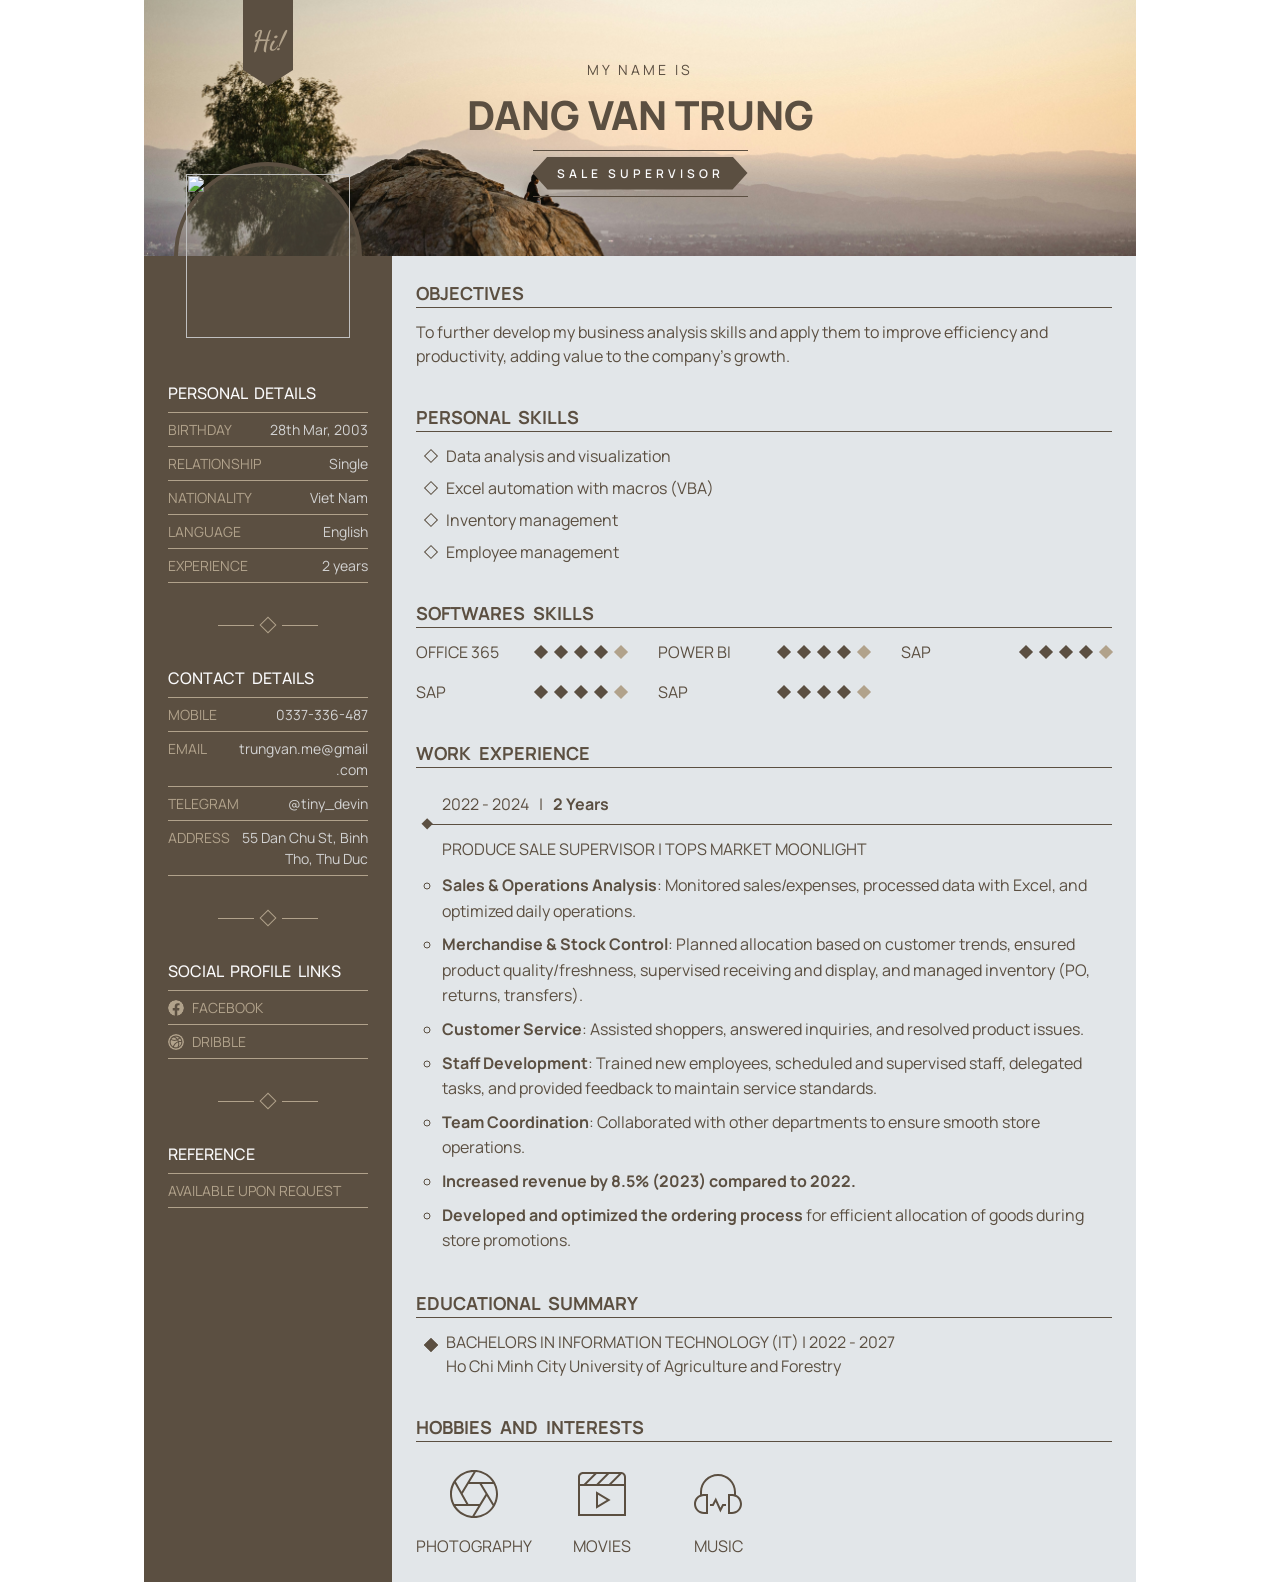
==== index.html @ 58099f79 "rename index file" ====
<!doctype html>
<html lang="en">
<head>
    <meta charset="UTF-8">
    <meta content="width=device-width, user-scalable=no, initial-scale=1.0, maximum-scale=1.0, minimum-scale=1.0"
          name="viewport">
    <meta content="ie=edge" http-equiv="X-UA-Compatible">
    <title>[CV01] Dang Van Trung (21130645)</title>
    
    <link href="https://fonts.googleapis.com" rel="preconnect">
    <link crossorigin href="https://fonts.gstatic.com" rel="preconnect">
    <link href="https://fonts.googleapis.com/css2?family=Dancing+Script:wght@400..700&family=Manrope:wght@200..800&display=swap"
          rel="stylesheet">
    <link href="styles/app.css" rel="stylesheet">
</head>
<body>
    <div class="wrapper">
        <div class="container">
            <!--    Top of CV template    -->
            <header class="header">
                <div class="header__label">
                    <span>Hi!</span>
                </div>
                <span class="header__caption">My name is</span>
                <h1 class="header__name">Dang Van Trung</h1>
                <div class="header__jobs">
                    <ul class="job__list">
                        <li class="job__item">
                            <span class="job__title">Sale supervisor</span>
                        </li>
                    </ul>
                </div>
            </header>
            
            <!--    Toggle button    -->
            <input id="toggle-btn" type="checkbox">
            <label class="toggle-btn" for="toggle-btn">
                <div class="hamburg">
                    <div class="hamburg__line"></div>
                    <div class="hamburg__line"></div>
                    <div class="hamburg__line"></div>
                    <div class="hamburg__line"></div>
                </div>
            </label>
            <label class="overlay" for="toggle-btn"></label>
            
            <main class="main">
                <!--    Aside of template    -->
                <aside class="cv-info">
                    <div class="cv-info__image">
                        <img src="./images/profile-img.svg">
                    </div>
                    
                    <div class="cv-info__section">
                        <p class="info-section__title">Personal details</p>
                        <ul class="info-section__list">
                            <li class="info-section__item">
                                <span class="info-section__label">Birthday</span>
                                <span class="info-section__detail">28th Mar, 2003</span>
                            </li>
                            <li class="info-section__item">
                                <span class="info-section__label">Relationship</span>
                                <span class="info-section__detail">Single</span>
                            </li>
                            <li class="info-section__item">
                                <span class="info-section__label">Nationality</span>
                                <span class="info-section__detail">Viet Nam</span>
                            </li>
                            <li class="info-section__item">
                                <span class="info-section__label">Language</span>
                                <span class="info-section__detail">English</span>
                            </li>
                            <li class="info-section__item">
                                <span class="info-section__label">Experience</span>
                                <span class="info-section__detail">2 years</span>
                            </li>
                        </ul>
                    </div>
                    
                    <div class="cv-info__separate">
                        <div class="separate__line"></div>
                        <div class="separate__icon"></div>
                        <div class="separate__line"></div>
                    </div>
                    
                    <div class="cv-info__section">
                        <p class="info-section__title">Contact details</p>
                        <ul class="info-section__list">
                            <li class="info-section__item">
                                <span class="info-section__label">Mobile</span>
                                <span class="info-section__detail">0337-336-487</span>
                            </li>
                            <li class="info-section__item">
                                <span class="info-section__label">Email</span>
                                <span class="info-section__detail">trungvan.me@gmail.com</span>
                            </li>
                            <li class="info-section__item">
                                <span class="info-section__label">Telegram</span>
                                <span class="info-section__detail">@tiny_devin</span>
                            </li>
                            <li class="info-section__item">
                                <span class="info-section__label">Address</span>
                                <span class="info-section__detail">55 Dan Chu St, Binh Tho, Thu Duc</span>
                            </li>
                        </ul>
                    </div>
                    
                    <div class="cv-info__separate">
                        <div class="separate__line"></div>
                        <div class="separate__icon"></div>
                        <div class="separate__line"></div>
                    </div>
                    
                    <div class="cv-info__section">
                        <p class="info-section__title">Social profile links</p>
                        <ul class="info-section__list">
                            <li class="info-section__item">
                                <a class="info-section__link" href="#">
                                    <div class="info-section__icon">
                                        <img alt="" src="/icons/facebook.svg">
                                    </div>
                                    <span class="info-section__label">Facebook</span>
                                </a>
                            </li>
                            <li class="info-section__item">
                                <a class="info-section__link" href="#">
                                    <div class="info-section__icon">
                                        <img alt="" src="/icons/dribbble.svg">
                                    </div>
                                    <span class="info-section__label">Dribble</span>
                                </a>
                            </li>
                        </ul>
                    </div>
                    
                    <div class="cv-info__separate">
                        <div class="separate__line"></div>
                        <div class="separate__icon"></div>
                        <div class="separate__line"></div>
                    </div>
                    
                    <div class="cv-info__section">
                        <p class="info-section__title">REFERENCE</p>
                        <ul class="info-section__list">
                            <li class="info-section__item">
                                <span class="info-section__label">Available upon request</span>
                            </li>
                        </ul>
                    </div>
                </aside>
                
                <!--    Main content of template    -->
                <section class="cv-main">
                    <div class="cv-main__section">
                        <p class="main-section__title">Objectives</p>
                        <div class="main-section__content">
                            To further develop my business analysis skills and apply them to improve efficiency and
                            productivity, adding value to the company’s growth.
                        </div>
                    </div>
                    
                    <div class="cv-main__section">
                        <p class="main-section__title">Personal skills</p>
                        <div class="main-section__content">
                            <ul class="skills">
                                <li class="skills__item">
                                    Data analysis and visualization
                                </li>
                                <li class="skills__item">
                                    Excel automation with macros (VBA)
                                </li>
                                <li class="skills__item">
                                    Inventory management
                                </li>
                                <li class="skills__item">
                                    Employee management
                                </li>
                            </ul>
                        </div>
                    </div>
                    
                    <div class="cv-main__section">
                        <p class="main-section__title">Softwares skills</p>
                        <div class="main-section__content">
                            <ul class="software-list">
                                <li class="software-list__item">
                                    <span class="software-list__label">Office 365</span>
                                    <div class="software-list__stars">
                                        <div class="software-list__star software-list__star--fill"></div>
                                        <div class="software-list__star software-list__star--fill"></div>
                                        <div class="software-list__star software-list__star--fill"></div>
                                        <div class="software-list__star software-list__star--fill"></div>
                                        <div class="software-list__star"></div>
                                    </div>
                                </li>
                                <li class="software-list__item">
                                    <span class="software-list__label">Power BI</span>
                                    <div class="software-list__stars">
                                        <div class="software-list__star software-list__star--fill"></div>
                                        <div class="software-list__star software-list__star--fill"></div>
                                        <div class="software-list__star software-list__star--fill"></div>
                                        <div class="software-list__star software-list__star--fill"></div>
                                        <div class="software-list__star"></div>
                                    </div>
                                </li>
                                <li class="software-list__item">
                                    <span class="software-list__label">SAP</span>
                                    <div class="software-list__stars">
                                        <div class="software-list__star software-list__star--fill"></div>
                                        <div class="software-list__star software-list__star--fill"></div>
                                        <div class="software-list__star software-list__star--fill"></div>
                                        <div class="software-list__star software-list__star--fill"></div>
                                        <div class="software-list__star"></div>
                                    </div>
                                </li>
                                <li class="software-list__item">
                                    <span class="software-list__label">SAP</span>
                                    <div class="software-list__stars">
                                        <div class="software-list__star software-list__star--fill"></div>
                                        <div class="software-list__star software-list__star--fill"></div>
                                        <div class="software-list__star software-list__star--fill"></div>
                                        <div class="software-list__star software-list__star--fill"></div>
                                        <div class="software-list__star"></div>
                                    </div>
                                </li>
                                <li class="software-list__item">
                                    <span class="software-list__label">SAP</span>
                                    <div class="software-list__stars">
                                        <div class="software-list__star software-list__star--fill"></div>
                                        <div class="software-list__star software-list__star--fill"></div>
                                        <div class="software-list__star software-list__star--fill"></div>
                                        <div class="software-list__star software-list__star--fill"></div>
                                        <div class="software-list__star"></div>
                                    </div>
                                </li>
                            </ul>
                        </div>
                    </div>
                    
                    <div class="cv-main__section">
                        <p class="main-section__title">Work experience</p>
                        <div class="main-section__content">
                            <ul class="work-experience">
                                <li class="work-experience__item">
                                    <div class="work-experience__label">
                                        <span class="work-experience__timeline">2022 - 2024</span>
                                        <span>|</span>
                                        <strong class="work-experience__years"> 2 Years</strong>
                                    </div>
                                    <div class="work-experience__desc">
                                        <p class="work-experience__title">Produce sale supervisor | Tops Market
                                            Moonlight</p>
                                        <ul>
                                            <li>
                                                <strong>Sales & Operations Analysis</strong>: Monitored sales/expenses,
                                                processed data with Excel, and optimized daily operations.
                                            </li>
                                            <li>
                                                <strong>Merchandise & Stock Control</strong>: Planned allocation based
                                                on customer trends, ensured product quality/freshness, supervised
                                                receiving and display, and managed inventory (PO, returns, transfers).
                                            </li>
                                            <li>
                                                <strong>Customer Service</strong>: Assisted shoppers, answered
                                                inquiries, and resolved product issues.
                                            </li>
                                            <li>
                                                <strong>Staff Development</strong>: Trained new employees, scheduled and
                                                supervised staff, delegated tasks, and provided feedback to maintain
                                                service standards.
                                            </li>
                                            <li>
                                                <strong>Team Coordination</strong>: Collaborated with other departments
                                                to ensure smooth store operations.
                                            </li>
                                            <li>
                                                <strong>Increased revenue by 8.5% (2023) compared to 2022.</strong>
                                            </li>
                                            <li><strong>Developed and optimized the ordering process</strong> for
                                                efficient allocation of goods during store promotions.
                                            </li>
                                        </ul>
                                    </div>
                                </li>
                            </ul>
                        </div>
                    </div>
                    
                    <div class="cv-main__section">
                        <p class="main-section__title">Educational summary</p>
                        <div class="main-section__content">
                            <ul class="education">
                                <li class="education__item">
                                    <span class="education__degree">Bachelors in information technology (IT) | 2022 -
                                        2027</span>
                                    <br>
                                    <span class="education__school">Ho Chi Minh City University of Agriculture and
                                        Forestry</span>
                                </li>
                            </ul>
                        </div>
                    </div>
                    
                    <div class="cv-main__section">
                        <p class="main-section__title">Hobbies and interests</p>
                        <div class="main-section__content">
                            <ul class="hobby">
                                <li class="hobby__item">
                                    <div class="hobby__icon">
                                        <img alt="" src="/icons/photography.svg">
                                    </div>
                                    <span class="hobby__label">Photography</span>
                                </li>
                                <li class="hobby__item">
                                    <div class="hobby__icon">
                                        <img alt="" src="/icons/movies.svg">
                                    </div>
                                    <span class="hobby__label">Movies</span>
                                </li>
                                <li class="hobby__item">
                                    <div class="hobby__icon">
                                        <img alt="" src="/icons/music.svg">
                                    </div>
                                    <span class="hobby__label">Music</span>
                                </li>
                            </ul>
                        </div>
                    </div>
                </section>
            </main>
        </div>
    </div>
</body>
</html>
---- styles/app.css ----
* {
  padding: 0;
  margin: 0;
  box-sizing: border-box;
}

html {
  font-size: 62.5%;
}

body {
  font: normal 400 1.6rem "Manrope", sans-serif;
  color: #5b4f41;
}

ul {
  list-style: none;
}

img {
  display: inline-block;
  max-width: 100%;
  object-fit: cover;
}

a {
  text-decoration: none;
}

button {
  border: none;
}

.wrapper {
  max-width: 144rem;
  margin: 0 auto;
}

.container {
  max-width: 102.4rem;
  margin: 0 auto;
  padding: 0 1.6rem;
}
@media screen and (max-width: 650px) {
  .container {
    padding: 0 0.8rem;
  }
}

.header {
  height: 25.6rem;
  position: relative;
  display: flex;
  align-items: center;
  justify-content: center;
  flex-direction: column;
  background: url("/images/hero-img.jpg") no-repeat center;
  background-size: cover;
}
@media screen and (max-width: 650px) {
  .header {
    padding-top: 2.4rem;
  }
}

#toggle-btn {
  display: none;
}
#toggle-btn:checked ~ .main .cv-info {
  transform: translateX(0);
  transition: transform 0.3s ease-in-out;
}
#toggle-btn:checked ~ .main {
  overflow: hidden;
}
#toggle-btn:checked ~ .toggle-btn .hamburg__line:nth-child(odd) {
  opacity: 0;
}
#toggle-btn:checked ~ .toggle-btn .hamburg__line:nth-child(2) {
  transform: rotate(45deg);
}
#toggle-btn:checked ~ .toggle-btn .hamburg__line:nth-child(4) {
  transform: rotate(-45deg);
}
#toggle-btn:checked ~ .overlay {
  opacity: 1;
  visibility: visible;
}

.toggle-btn {
  display: none;
  position: fixed;
  top: 2.4rem;
  right: 2.4rem;
  width: 4rem;
  height: 4rem;
  padding: 1rem;
  border: 1px solid #b1a28b;
  border-radius: 50%;
  background-color: #5b4f41;
  z-index: 999;
}
@media screen and (max-width: 650px) {
  .toggle-btn {
    display: flex;
    align-items: center;
    justify-content: center;
  }
}
.toggle-btn .hamburg {
  width: 100%;
  height: 80%;
  display: flex;
  align-items: center;
  justify-content: center;
  flex-direction: column;
  position: relative;
}
.toggle-btn .hamburg__line {
  position: absolute;
  left: 0;
  width: 100%;
  height: 2px;
  background-color: #d2d2d2;
  transition: all 0.3s ease-in-out;
}
.toggle-btn .hamburg__line:nth-child(1) {
  top: 0;
}
.toggle-btn .hamburg__line:nth-child(even) {
  top: 50%;
  transform: translateY(-50%);
}
.toggle-btn .hamburg__line:nth-child(3) {
  bottom: 0;
}

.overlay {
  position: fixed;
  top: 0;
  left: 0;
  width: 100%;
  height: 100vh;
  background-color: rgba(0, 0, 0, 0.5);
  opacity: 0;
  visibility: hidden;
  transition: all 0.3s ease;
}

.main {
  display: flex;
}
.main .cv-info {
  width: 25%;
  padding: 12.6rem 2.4rem 6.4rem;
  background-color: #5b4f41;
  position: relative;
  font-size: 1.4rem;
  color: #d2d2d2;
}
@media screen and (max-width: 1024px) {
  .main .cv-info {
    width: 30%;
    padding: 10.4rem 1.6rem 4.8rem;
  }
}
@media screen and (max-width: 650px) {
  .main .cv-info {
    position: fixed;
    top: 0;
    left: 0;
    width: 70%;
    height: 100vh;
    overflow-y: scroll;
    z-index: 100;
    transform: translateX(-100%);
    padding-top: 2.4rem;
  }
}
@media screen and (max-width: 320px) {
  .main .cv-info {
    width: 100%;
  }
}
.main .cv-main {
  width: 75%;
  padding: 2.4rem;
  background-color: #e2e6e9;
}
@media screen and (max-width: 1024px) {
  .main .cv-main {
    width: 70%;
    padding: 1.6rem;
  }
}
@media screen and (max-width: 650px) {
  .main .cv-main {
    width: 100%;
  }
}

.header__label {
  position: absolute;
  top: 0;
  left: 12.5%;
  transform: translateX(-50%);
  width: 5rem;
  padding: 2.4rem 0 1.2rem;
  background-color: #5b4f41;
  font-family: "Dancing Script", cursive;
  font-size: 2.8rem;
  font-weight: 700;
  text-align: center;
  color: #b1a28b;
}
@media screen and (max-width: 1024px) {
  .header__label {
    left: 15%;
  }
}
@media screen and (max-width: 650px) {
  .header__label {
    display: none;
  }
}
.header__label::after {
  content: "";
  position: absolute;
  top: 100%;
  left: 0;
  width: 0;
  height: 0;
  border-top: 1.6rem solid #5b4f41;
  border-inline: 2.5rem solid transparent;
}
.header__caption {
  font-size: 1.4rem;
  letter-spacing: 3px;
  text-transform: uppercase;
  margin-bottom: 0.8rem;
}
.header__name {
  font-size: 4rem;
  font-weight: 900;
  text-align: center;
  text-transform: uppercase;
  margin-bottom: 0.8rem;
}
@media screen and (max-width: 650px) {
  .header__name {
    max-width: 80%;
    font-size: 3.2rem;
  }
}
.header__jobs {
  padding: 6px 0;
  border-block: 1px solid #5b4f41;
}

.job__list {
  display: flex;
  padding: 0.8rem;
  background-color: #5b4f41;
  clip-path: polygon(15px 0, calc(100% - 15px) 0, 100% 50%, calc(100% - 15px) 100%, 15px 100%, 0 50%);
}
.job__item {
  display: flex;
  align-items: center;
  justify-content: center;
  padding: 0 1.6rem;
}
.job__item:not(:last-child) {
  border-right: 1px solid #fafafb;
}
.job__title {
  font-size: 1.2rem;
  font-weight: 600;
  letter-spacing: 4px;
  text-transform: uppercase;
  color: #fafafb;
}

.cv-info__image {
  position: absolute;
  top: 0;
  left: 50%;
  transform: translate(-50%, -50%);
  width: 18rem;
  height: 18rem;
  border-radius: 50%;
  padding: 0.8rem;
}
.cv-info__image img {
  width: 100%;
  height: 100%;
}
@media screen and (max-width: 1024px) {
  .cv-info__image {
    width: 16rem;
    height: 16rem;
  }
}
@media screen and (max-width: 650px) {
  .cv-info__image {
    position: relative;
    transform: translate(-50%, 0);
    margin-bottom: 3.6rem;
    width: 14rem;
    height: 14rem;
  }
}
.cv-info__image::after {
  content: "";
  position: absolute;
  top: 50%;
  left: 50%;
  transform: translate(-50%, -50%);
  width: 100%;
  height: 100%;
  clip-path: inset(0 0 50% 0);
  border-radius: 50%;
  border: 4px solid #5b4f41;
  background-color: rgba(177, 162, 139, 0.3);
  z-index: -1;
}
@media screen and (max-width: 650px) {
  .cv-info__image::after {
    clip-path: inset(0);
  }
}
.cv-info__separate {
  width: 50%;
  margin: 3.6rem auto;
  display: flex;
  align-items: center;
  justify-content: center;
  gap: 0.8rem;
}

.info-section__title {
  font-size: 1.6rem;
  font-weight: 500;
  text-transform: uppercase;
  word-spacing: 4px;
  color: #fafafb;
  padding-bottom: 0.8rem;
  border-bottom: 1px solid #b1a28b;
}
.info-section__item {
  display: flex;
  align-items: start;
  justify-content: space-between;
  padding: 0.6rem 0;
  border-bottom: 1px solid #b1a28b;
}
.info-section__label {
  color: #b1a28b;
  line-height: 1.5;
  text-transform: uppercase;
}
.info-section__detail {
  flex: 1;
  max-width: 65%;
  line-height: 1.5;
  word-wrap: break-word;
  text-align: right;
}
.info-section__link {
  display: flex;
  align-items: center;
  justify-content: center;
  gap: 8px;
}
.info-section__icon {
  width: 1.6rem;
  height: 1.6rem;
  border-radius: 50%;
  overflow: hidden;
}

.separate__line {
  flex: 1;
  height: 1px;
  background-color: #b1a28b;
}
.separate__icon {
  width: 1.2rem;
  height: 1.2rem;
  border: 1.5px solid #b1a28b;
  transform: rotate(45deg);
}

.cv-main__section:not(:last-child) {
  margin-bottom: 3.6rem;
}

.main-section__title {
  font-size: 1.8rem;
  font-weight: 700;
  line-height: 1.5;
  word-spacing: 4px;
  text-transform: uppercase;
  border-bottom: 1px solid #5b4f41;
  margin-bottom: 1.2rem;
}
.main-section__content {
  line-height: 1.5;
}

.skills__item,
.education__item {
  position: relative;
  padding-left: 3rem;
  margin-bottom: 0.8rem;
}
.skills__item::before,
.education__item::before {
  content: "";
  position: absolute;
  top: 50%;
  left: 1rem;
  transform: translateY(-50%) rotate(45deg);
  width: 0.8rem;
  height: 0.8rem;
  border: 1px solid #5b4f41;
}

.education__item::before {
  top: 0;
  transform: translateY(100%) rotate(45deg);
  background-color: #5b4f41;
}
.education__degree {
  text-transform: uppercase;
}

.software-list {
  display: flex;
  flex-wrap: wrap;
  margin: 0 -1.6rem -1.6rem;
}
@media screen and (max-width: 320px) {
  .software-list {
    margin: 0;
  }
}
.software-list__item {
  width: 100%;
  max-width: calc(33.3% - 3.2rem);
  display: flex;
  align-items: center;
  justify-content: space-between;
  margin: 0 1.6rem 1.6rem;
}
@media screen and (max-width: 1024px) {
  .software-list__item {
    max-width: calc(50% - 3.2rem);
  }
}
@media screen and (max-width: 320px) {
  .software-list__item {
    max-width: 100%;
  }
}
.software-list__label {
  text-transform: uppercase;
}
.software-list__stars {
  display: flex;
  align-items: center;
  justify-content: center;
  gap: 1rem;
}
.software-list__star {
  width: 1rem;
  height: 1rem;
  transform: rotate(45deg);
  background-color: #b1a28b;
}
.software-list__star--fill {
  background-color: #5b4f41;
}

.work-experience__item {
  margin-left: 1rem;
}
.work-experience__item:not(:last-child) {
  padding-bottom: 1.6rem;
}
.work-experience__label {
  display: flex;
  gap: 1rem;
  padding: 1.2rem 1.6rem 0.8rem 1.6rem;
  margin-bottom: 1.2rem;
  border-bottom: 1px solid #5b4f41;
  position: relative;
}
.work-experience__label::before {
  content: "";
  position: absolute;
  bottom: -1px;
  left: 0;
  width: 0.8rem;
  height: 0.8rem;
  transform: rotate(45deg) translateY(50%);
  transform-origin: center;
  background-color: #5b4f41;
}
.work-experience__title {
  text-transform: uppercase;
  margin-bottom: 1.2rem;
}
.work-experience__desc {
  padding-left: 1.6rem;
}
.work-experience__desc ul {
  list-style: circle;
}
.work-experience__desc ul li {
  line-height: 1.6;
  margin-bottom: 0.8rem;
}

.hobby {
  display: grid;
  grid-template-columns: repeat(6, 1fr);
  gap: 2.4rem;
}
@media screen and (max-width: 1024px) {
  .hobby {
    grid-template-columns: repeat(auto-fit, minmax(9.6rem, 1fr));
  }
}
.hobby__item {
  display: flex;
  align-items: center;
  justify-content: center;
  flex-direction: column;
}
.hobby__label {
  text-transform: uppercase;
}
.hobby__icon {
  width: 8rem;
  height: 8rem;
  padding: 1.6rem;
}
@media screen and (max-width: 1024px) {
  .hobby__icon {
    width: 6.4rem;
    height: 6.4rem;
  }
}
.hobby__icon img {
  width: 100%;
  height: 100%;
}

/*# sourceMappingURL=app.css.map */
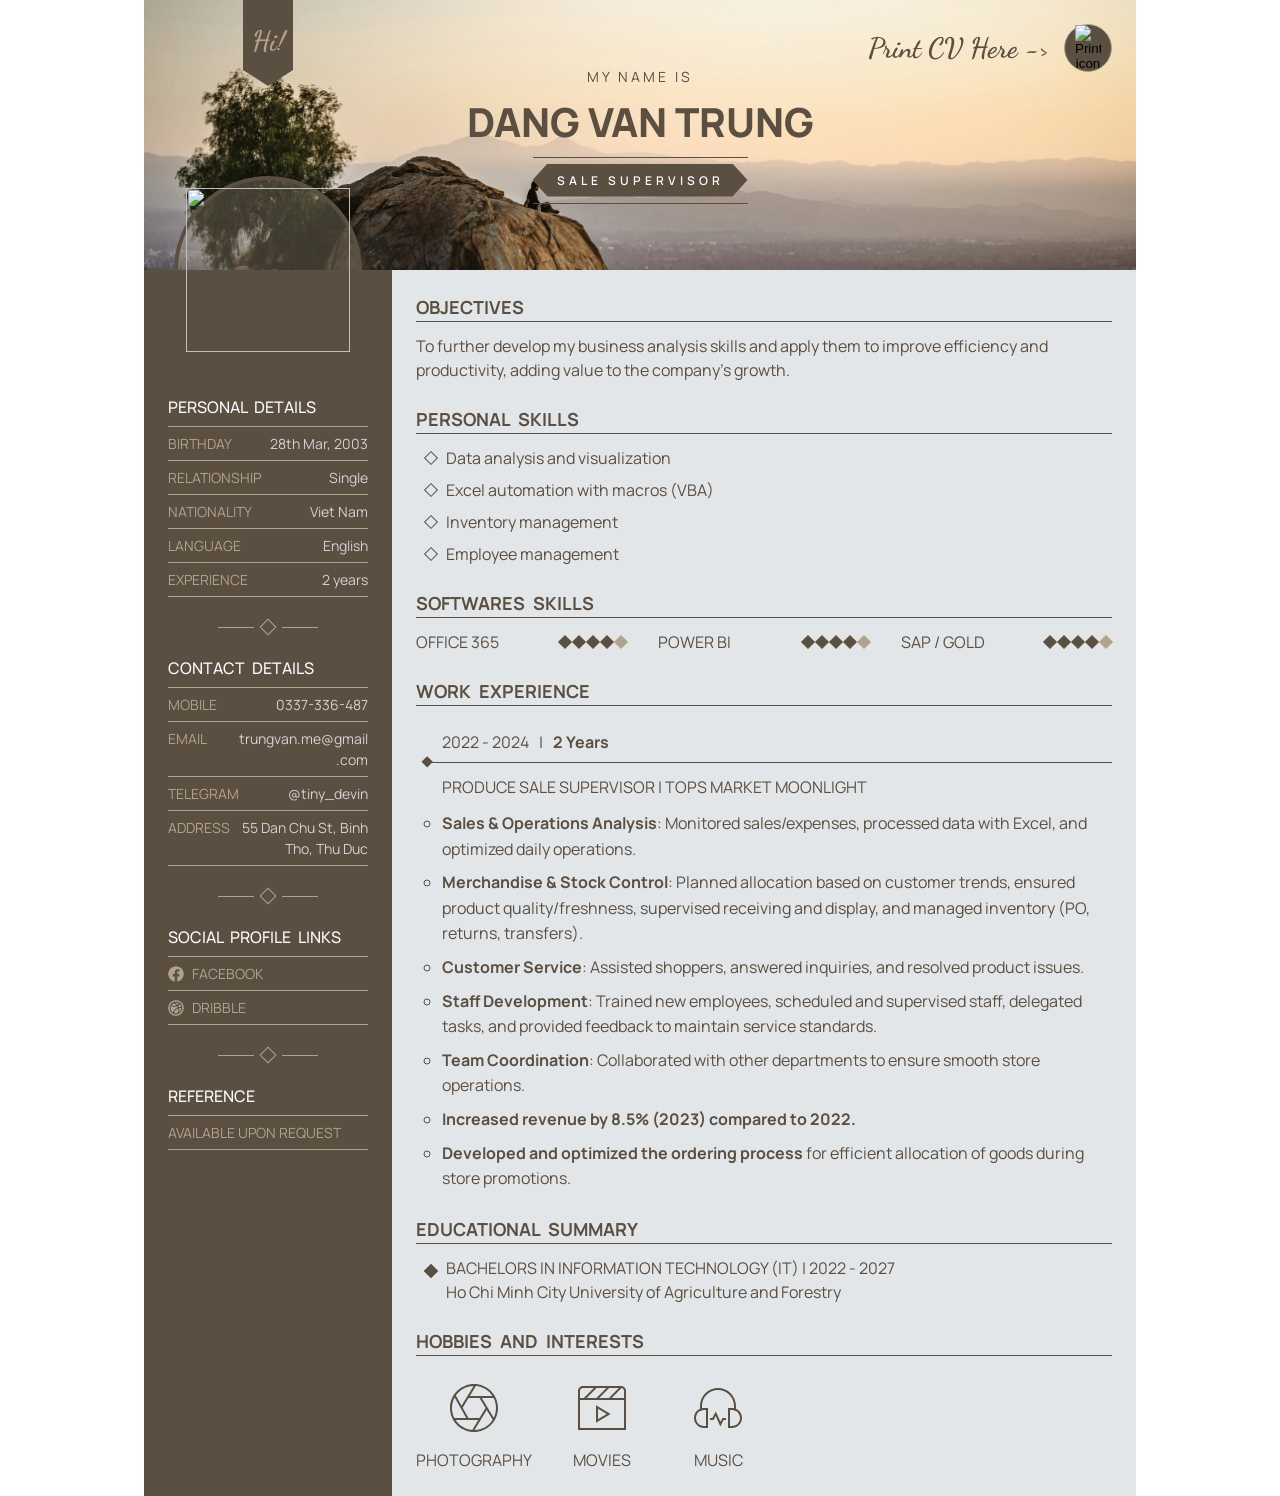
==== commit 939cd2e1: "add toolbar button fix image link" ====
--- a/index.html
+++ b/index.html
@@ -30,6 +30,18 @@
                         </li>
                     </ul>
                 </div>
+                
+                <!--    Print button    -->
+                <div class="cv-tool">
+                    <span class="cv-tool__label">Print CV Here -></span>
+                    <button class="cv-tool__btn print-btn" onclick="window.print()">
+                        <img alt="Print icon" src="./icons/print.svg">
+                    </button>
+                    <a class="cv-tool__btn download-btn" download
+                       href="./assets/Dang%20Van%20Trung%20-%20Sale%20Supervisor.pdf">
+                        <img alt="Print icon" src="./icons/download.svg">
+                    </a>
+                </div>
             </header>
             
             <!--    Toggle button    -->
@@ -44,11 +56,11 @@
             </label>
             <label class="overlay" for="toggle-btn"></label>
             
-            <main class="main">
+            <main class="main-profile">
                 <!--    Aside of template    -->
                 <aside class="cv-info">
                     <div class="cv-info__image">
-                        <img src="./images/profile-img.svg">
+                        <img src="./images/profile-img.png">
                     </div>
                     
                     <div class="cv-info__section">
@@ -117,7 +129,7 @@
                             <li class="info-section__item">
                                 <a class="info-section__link" href="#">
                                     <div class="info-section__icon">
-                                        <img alt="" src="/icons/facebook.svg">
+                                        <img alt="" src="./icons/facebook.svg">
                                     </div>
                                     <span class="info-section__label">Facebook</span>
                                 </a>
@@ -125,7 +137,7 @@
                             <li class="info-section__item">
                                 <a class="info-section__link" href="#">
                                     <div class="info-section__icon">
-                                        <img alt="" src="/icons/dribbble.svg">
+                                        <img alt="" src="./icons/dribbble.svg">
                                     </div>
                                     <span class="info-section__label">Dribble</span>
                                 </a>
@@ -204,27 +216,7 @@
                                     </div>
                                 </li>
                                 <li class="software-list__item">
-                                    <span class="software-list__label">SAP</span>
-                                    <div class="software-list__stars">
-                                        <div class="software-list__star software-list__star--fill"></div>
-                                        <div class="software-list__star software-list__star--fill"></div>
-                                        <div class="software-list__star software-list__star--fill"></div>
-                                        <div class="software-list__star software-list__star--fill"></div>
-                                        <div class="software-list__star"></div>
-                                    </div>
-                                </li>
-                                <li class="software-list__item">
-                                    <span class="software-list__label">SAP</span>
-                                    <div class="software-list__stars">
-                                        <div class="software-list__star software-list__star--fill"></div>
-                                        <div class="software-list__star software-list__star--fill"></div>
-                                        <div class="software-list__star software-list__star--fill"></div>
-                                        <div class="software-list__star software-list__star--fill"></div>
-                                        <div class="software-list__star"></div>
-                                    </div>
-                                </li>
-                                <li class="software-list__item">
-                                    <span class="software-list__label">SAP</span>
+                                    <span class="software-list__label">SAP / GOLD</span>
                                     <div class="software-list__stars">
                                         <div class="software-list__star software-list__star--fill"></div>
                                         <div class="software-list__star software-list__star--fill"></div>
@@ -307,19 +299,19 @@
                             <ul class="hobby">
                                 <li class="hobby__item">
                                     <div class="hobby__icon">
-                                        <img alt="" src="/icons/photography.svg">
+                                        <img alt="" src="./icons/photography.svg">
                                     </div>
                                     <span class="hobby__label">Photography</span>
                                 </li>
                                 <li class="hobby__item">
                                     <div class="hobby__icon">
-                                        <img alt="" src="/icons/movies.svg">
+                                        <img alt="" src="./icons/movies.svg">
                                     </div>
                                     <span class="hobby__label">Movies</span>
                                 </li>
                                 <li class="hobby__item">
                                     <div class="hobby__icon">
-                                        <img alt="" src="/icons/music.svg">
+                                        <img alt="" src="./icons/music.svg">
                                     </div>
                                     <span class="hobby__label">Music</span>
                                 </li>
--- a/styles/app.css
+++ b/styles/app.css
@@ -48,13 +48,13 @@
 }
 
 .header {
-  height: 25.6rem;
+  height: 30vh;
   position: relative;
   display: flex;
   align-items: center;
   justify-content: center;
   flex-direction: column;
-  background: url("/images/hero-img.jpg") no-repeat center;
+  background: url("../images/hero-img.jpg") no-repeat center;
   background-size: cover;
 }
 @media screen and (max-width: 650px) {
@@ -63,15 +63,68 @@
   }
 }
 
+.main-profile {
+  display: flex;
+}
+.main-profile .cv-info {
+  width: 25%;
+  padding: 12.6rem 2.4rem 6.4rem;
+  background-color: #5b4f41;
+  position: relative;
+  font-size: 1.4rem;
+  color: #d2d2d2;
+}
+@media screen and (max-width: 1024px) {
+  .main-profile .cv-info {
+    width: 30%;
+    padding: 10.4rem 1.6rem 4.8rem;
+  }
+}
+@media screen and (max-width: 650px) {
+  .main-profile .cv-info {
+    position: fixed;
+    top: 0;
+    left: 0;
+    width: 70%;
+    height: 100vh;
+    overflow-y: scroll;
+    z-index: 100;
+    transform: translateX(-100%);
+    padding-top: 2.4rem;
+  }
+}
+@media screen and (max-width: 375px) {
+  .main-profile .cv-info {
+    width: 100%;
+  }
+}
+.main-profile .cv-main {
+  width: 75%;
+  padding: 2.4rem;
+  background-color: #e2e6e9;
+}
+@media screen and (max-width: 1024px) {
+  .main-profile .cv-main {
+    width: 70%;
+    padding: 1.6rem;
+  }
+}
+@media screen and (max-width: 650px) {
+  .main-profile .cv-main {
+    width: 100%;
+  }
+}
+
 #toggle-btn {
   display: none;
 }
-#toggle-btn:checked ~ .main .cv-info {
+#toggle-btn:checked ~ .main-profile {
+  max-height: 70vh;
+  overflow: hidden;
+}
+#toggle-btn:checked ~ .main-profile .cv-info {
   transform: translateX(0);
   transition: transform 0.3s ease-in-out;
-}
-#toggle-btn:checked ~ .main {
-  overflow: hidden;
 }
 #toggle-btn:checked ~ .toggle-btn .hamburg__line:nth-child(odd) {
   opacity: 0;
@@ -92,8 +145,9 @@
   position: fixed;
   top: 2.4rem;
   right: 2.4rem;
-  width: 4rem;
-  height: 4rem;
+  z-index: 999;
+  width: 4.8rem;
+  height: 4.8rem;
   padding: 1rem;
   border: 1px solid #b1a28b;
   border-radius: 50%;
@@ -108,7 +162,7 @@
   }
 }
 .toggle-btn .hamburg {
-  width: 100%;
+  width: 80%;
   height: 80%;
   display: flex;
   align-items: center;
@@ -125,14 +179,14 @@
   transition: all 0.3s ease-in-out;
 }
 .toggle-btn .hamburg__line:nth-child(1) {
-  top: 0;
+  top: 10%;
 }
 .toggle-btn .hamburg__line:nth-child(even) {
   top: 50%;
   transform: translateY(-50%);
 }
 .toggle-btn .hamburg__line:nth-child(3) {
-  bottom: 0;
+  bottom: 10%;
 }
 
 .overlay {
@@ -147,56 +201,63 @@
   transition: all 0.3s ease;
 }
 
-.main {
-  display: flex;
-}
-.main .cv-info {
-  width: 25%;
-  padding: 12.6rem 2.4rem 6.4rem;
-  background-color: #5b4f41;
-  position: relative;
-  font-size: 1.4rem;
-  color: #d2d2d2;
-}
-@media screen and (max-width: 1024px) {
-  .main .cv-info {
-    width: 30%;
-    padding: 10.4rem 1.6rem 4.8rem;
-  }
-}
-@media screen and (max-width: 650px) {
-  .main .cv-info {
+.cv-tool {
+  display: flex;
+  align-items: center;
+  justify-content: center;
+  position: absolute;
+  top: 2.4rem;
+  right: 2.4rem;
+  z-index: 999;
+}
+@media screen and (max-width: 650px) {
+  .cv-tool {
     position: fixed;
-    top: 0;
-    left: 0;
-    width: 70%;
-    height: 100vh;
-    overflow-y: scroll;
-    z-index: 100;
-    transform: translateX(-100%);
-    padding-top: 2.4rem;
-  }
-}
-@media screen and (max-width: 320px) {
-  .main .cv-info {
-    width: 100%;
-  }
-}
-.main .cv-main {
-  width: 75%;
-  padding: 2.4rem;
-  background-color: #e2e6e9;
-}
-@media screen and (max-width: 1024px) {
-  .main .cv-main {
-    width: 70%;
-    padding: 1.6rem;
-  }
-}
-@media screen and (max-width: 650px) {
-  .main .cv-main {
-    width: 100%;
-  }
+    top: auto;
+    bottom: 2.4rem;
+    right: 2.4rem;
+  }
+}
+.cv-tool__label {
+  font-family: "Dancing Script", cursive;
+  font-size: 2.8rem;
+  font-weight: 700;
+  margin-right: 1.6rem;
+}
+@media screen and (max-width: 650px) {
+  .cv-tool__label {
+    display: none;
+  }
+}
+@media screen and (max-width: 650px) {
+  .cv-tool .print-btn {
+    display: none;
+  }
+}
+.cv-tool .download-btn {
+  display: none;
+}
+@media screen and (max-width: 650px) {
+  .cv-tool .download-btn {
+    display: flex;
+  }
+}
+.cv-tool__btn {
+  display: flex;
+  align-items: center;
+  justify-content: center;
+  width: 4.8rem;
+  height: 4.8rem;
+  padding: 1rem;
+  border: 1px solid #b1a28b;
+  border-radius: 50%;
+  background-color: #5b4f41;
+  z-index: 999;
+  cursor: pointer;
+  transition: all 0.3s ease-in-out;
+}
+.cv-tool__btn:hover {
+  box-shadow: 0 0 40px rgba(0, 0, 0, 0.3);
 }
 
 .header__label {
@@ -304,7 +365,7 @@
   .cv-info__image {
     position: relative;
     transform: translate(-50%, 0);
-    margin-bottom: 3.6rem;
+    margin-bottom: 2.4rem;
     width: 14rem;
     height: 14rem;
   }
@@ -330,7 +391,7 @@
 }
 .cv-info__separate {
   width: 50%;
-  margin: 3.6rem auto;
+  margin: 2.4rem auto;
   display: flex;
   align-items: center;
   justify-content: center;
@@ -391,7 +452,7 @@
 }
 
 .cv-main__section:not(:last-child) {
-  margin-bottom: 3.6rem;
+  margin-bottom: 2.4rem;
 }
 
 .main-section__title {
@@ -439,7 +500,7 @@
   flex-wrap: wrap;
   margin: 0 -1.6rem -1.6rem;
 }
-@media screen and (max-width: 320px) {
+@media screen and (max-width: 375px) {
   .software-list {
     margin: 0;
   }
@@ -449,7 +510,6 @@
   max-width: calc(33.3% - 3.2rem);
   display: flex;
   align-items: center;
-  justify-content: space-between;
   margin: 0 1.6rem 1.6rem;
 }
 @media screen and (max-width: 1024px) {
@@ -457,19 +517,20 @@
     max-width: calc(50% - 3.2rem);
   }
 }
-@media screen and (max-width: 320px) {
+@media screen and (max-width: 375px) {
   .software-list__item {
     max-width: 100%;
   }
 }
 .software-list__label {
   text-transform: uppercase;
+  width: 100%;
 }
 .software-list__stars {
   display: flex;
   align-items: center;
   justify-content: center;
-  gap: 1rem;
+  gap: 0.4rem;
 }
 .software-list__star {
   width: 1rem;
@@ -556,4 +617,37 @@
   height: 100%;
 }
 
+@page {
+  size: A4;
+  margin: 0;
+}
+@media print {
+  body {
+    margin: 0;
+    -webkit-print-color-adjust: exact;
+    print-color-adjust: exact;
+  }
+  .container {
+    width: 297mm;
+    padding: 0;
+  }
+  .header {
+    height: 68mm !important;
+  }
+  .cv-info {
+    padding-top: 25mm !important;
+  }
+  .cv-info__image {
+    width: 40mm !important;
+    height: 40mm !important;
+  }
+  .cv-print {
+    display: none;
+  }
+  .hobby__icon {
+    width: 18mm !important;
+    height: 18mm !important;
+  }
+}
+
 /*# sourceMappingURL=app.css.map */
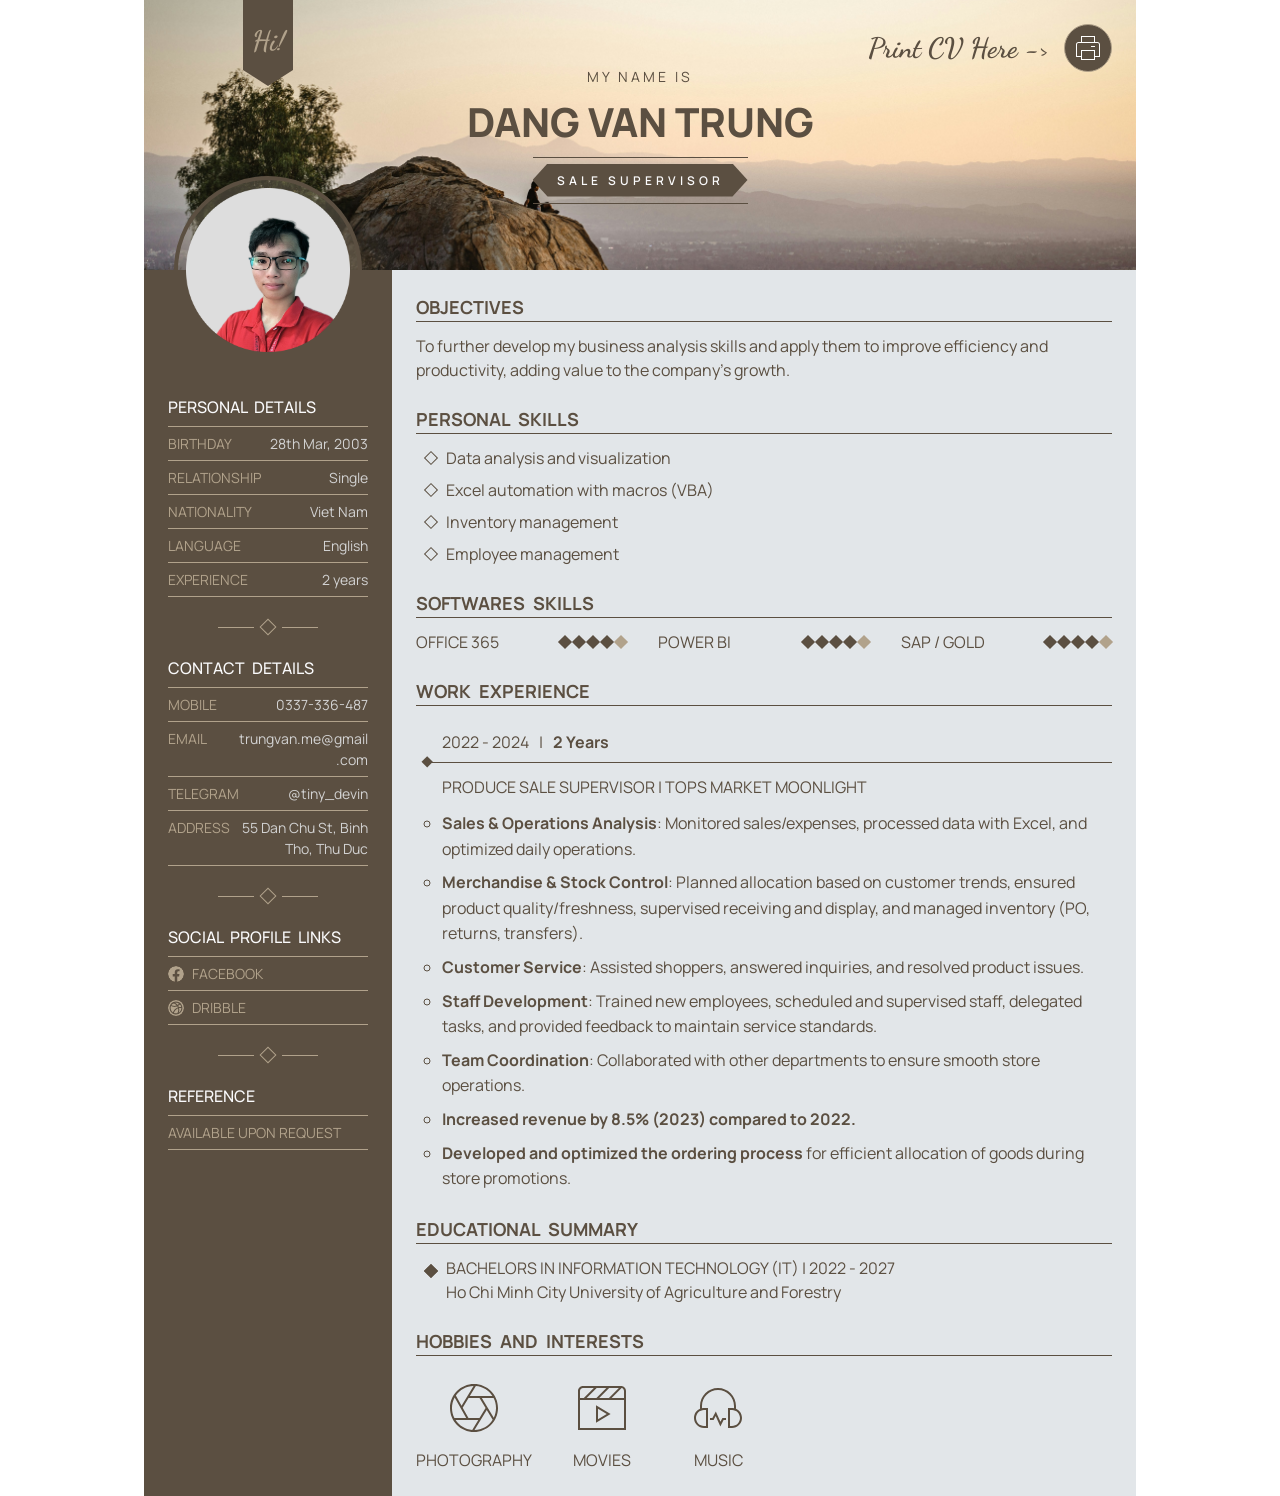
==== commit 5a88e308: "refactor asset dir adding cv source" ====
--- a/index.html
+++ b/index.html
@@ -35,11 +35,11 @@
                 <div class="cv-tool">
                     <span class="cv-tool__label">Print CV Here -></span>
                     <button class="cv-tool__btn print-btn" onclick="window.print()">
-                        <img alt="Print icon" src="./icons/print.svg">
+                        <img alt="Print icon" src="assets/icons/print.svg">
                     </button>
                     <a class="cv-tool__btn download-btn" download
                        href="./assets/Dang%20Van%20Trung%20-%20Sale%20Supervisor.pdf">
-                        <img alt="Print icon" src="./icons/download.svg">
+                        <img alt="Print icon" src="assets/icons/download.svg">
                     </a>
                 </div>
             </header>
@@ -60,7 +60,7 @@
                 <!--    Aside of template    -->
                 <aside class="cv-info">
                     <div class="cv-info__image">
-                        <img src="./images/profile-img.png">
+                        <img src="assets/images/profile-img.png">
                     </div>
                     
                     <div class="cv-info__section">
@@ -129,7 +129,7 @@
                             <li class="info-section__item">
                                 <a class="info-section__link" href="#">
                                     <div class="info-section__icon">
-                                        <img alt="" src="./icons/facebook.svg">
+                                        <img alt="" src="assets/icons/facebook.svg">
                                     </div>
                                     <span class="info-section__label">Facebook</span>
                                 </a>
@@ -137,7 +137,7 @@
                             <li class="info-section__item">
                                 <a class="info-section__link" href="#">
                                     <div class="info-section__icon">
-                                        <img alt="" src="./icons/dribbble.svg">
+                                        <img alt="" src="assets/icons/dribbble.svg">
                                     </div>
                                     <span class="info-section__label">Dribble</span>
                                 </a>
@@ -299,19 +299,19 @@
                             <ul class="hobby">
                                 <li class="hobby__item">
                                     <div class="hobby__icon">
-                                        <img alt="" src="./icons/photography.svg">
+                                        <img alt="" src="assets/icons/photography.svg">
                                     </div>
                                     <span class="hobby__label">Photography</span>
                                 </li>
                                 <li class="hobby__item">
                                     <div class="hobby__icon">
-                                        <img alt="" src="./icons/movies.svg">
+                                        <img alt="" src="assets/icons/movies.svg">
                                     </div>
                                     <span class="hobby__label">Movies</span>
                                 </li>
                                 <li class="hobby__item">
                                     <div class="hobby__icon">
-                                        <img alt="" src="./icons/music.svg">
+                                        <img alt="" src="assets/icons/music.svg">
                                     </div>
                                     <span class="hobby__label">Music</span>
                                 </li>
--- a/styles/app.css
+++ b/styles/app.css
@@ -54,7 +54,7 @@
   align-items: center;
   justify-content: center;
   flex-direction: column;
-  background: url("../images/hero-img.jpg") no-repeat center;
+  background: url("../assets/images/hero-img.jpg") no-repeat center;
   background-size: cover;
 }
 @media screen and (max-width: 650px) {
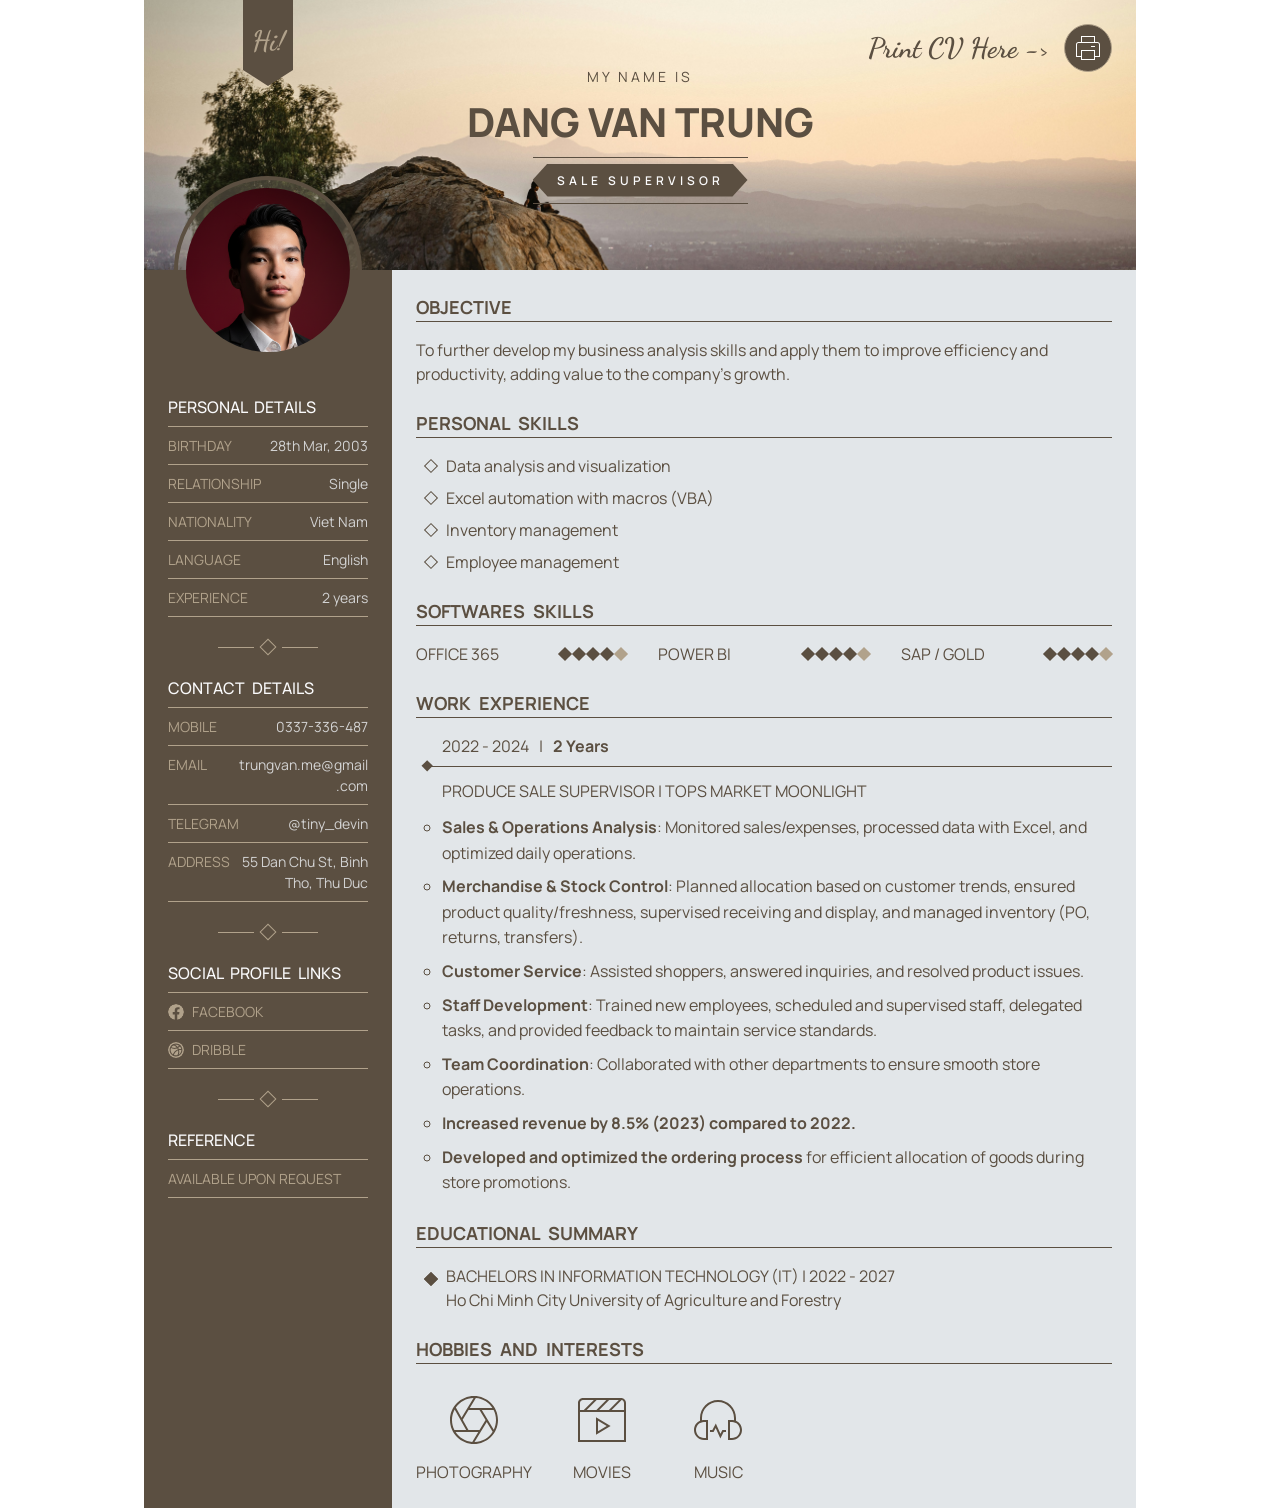
==== commit 0e0eb75a: "fix avatar img" ====
--- a/index.html
+++ b/index.html
@@ -161,10 +161,10 @@
                     </div>
                 </aside>
                 
-                <!--    Main content of template    -->
+                <!--    Main content of the template    -->
                 <section class="cv-main">
                     <div class="cv-main__section">
-                        <p class="main-section__title">Objectives</p>
+                        <p class="main-section__title">Objective</p>
                         <div class="main-section__content">
                             To further develop my business analysis skills and apply them to improve efficiency and
                             productivity, adding value to the company’s growth.
--- a/styles/app.css
+++ b/styles/app.css
@@ -32,12 +32,12 @@
 }
 
 .wrapper {
-  max-width: 144rem;
+  max-width: 1440px;
   margin: 0 auto;
 }
 
 .container {
-  max-width: 102.4rem;
+  max-width: 1024px;
   margin: 0 auto;
   padding: 0 1.6rem;
 }
@@ -48,7 +48,7 @@
 }
 
 .header {
-  height: 30vh;
+  min-height: 30vh;
   position: relative;
   display: flex;
   align-items: center;
@@ -210,11 +210,11 @@
   right: 2.4rem;
   z-index: 999;
 }
-@media screen and (max-width: 650px) {
+@media screen and (max-width: 1024px) {
   .cv-tool {
     position: fixed;
     top: auto;
-    bottom: 2.4rem;
+    bottom: 9.6rem;
     right: 2.4rem;
   }
 }
@@ -224,12 +224,12 @@
   font-weight: 700;
   margin-right: 1.6rem;
 }
-@media screen and (max-width: 650px) {
+@media screen and (max-width: 1024px) {
   .cv-tool__label {
     display: none;
   }
 }
-@media screen and (max-width: 650px) {
+@media screen and (max-width: 1024px) {
   .cv-tool .print-btn {
     display: none;
   }
@@ -237,7 +237,7 @@
 .cv-tool .download-btn {
   display: none;
 }
-@media screen and (max-width: 650px) {
+@media screen and (max-width: 1024px) {
   .cv-tool .download-btn {
     display: flex;
   }
@@ -354,6 +354,8 @@
 .cv-info__image img {
   width: 100%;
   height: 100%;
+  object-position: top;
+  border-radius: 50%;
 }
 @media screen and (max-width: 1024px) {
   .cv-info__image {
@@ -411,7 +413,7 @@
   display: flex;
   align-items: start;
   justify-content: space-between;
-  padding: 0.6rem 0;
+  padding: 0.8rem 0;
   border-bottom: 1px solid #b1a28b;
 }
 .info-section__label {
@@ -462,7 +464,7 @@
   word-spacing: 4px;
   text-transform: uppercase;
   border-bottom: 1px solid #5b4f41;
-  margin-bottom: 1.2rem;
+  margin-bottom: 1.6rem;
 }
 .main-section__content {
   line-height: 1.5;
@@ -546,12 +548,12 @@
   margin-left: 1rem;
 }
 .work-experience__item:not(:last-child) {
-  padding-bottom: 1.6rem;
+  padding-bottom: 1.2rem;
 }
 .work-experience__label {
   display: flex;
   gap: 1rem;
-  padding: 1.2rem 1.6rem 0.8rem 1.6rem;
+  padding: 0 1.6rem 0.8rem;
   margin-bottom: 1.2rem;
   border-bottom: 1px solid #5b4f41;
   position: relative;
@@ -632,7 +634,7 @@
     padding: 0;
   }
   .header {
-    height: 68mm !important;
+    min-height: 65mm !important;
   }
   .cv-info {
     padding-top: 25mm !important;
@@ -641,7 +643,7 @@
     width: 40mm !important;
     height: 40mm !important;
   }
-  .cv-print {
+  .cv-tool {
     display: none;
   }
   .hobby__icon {
